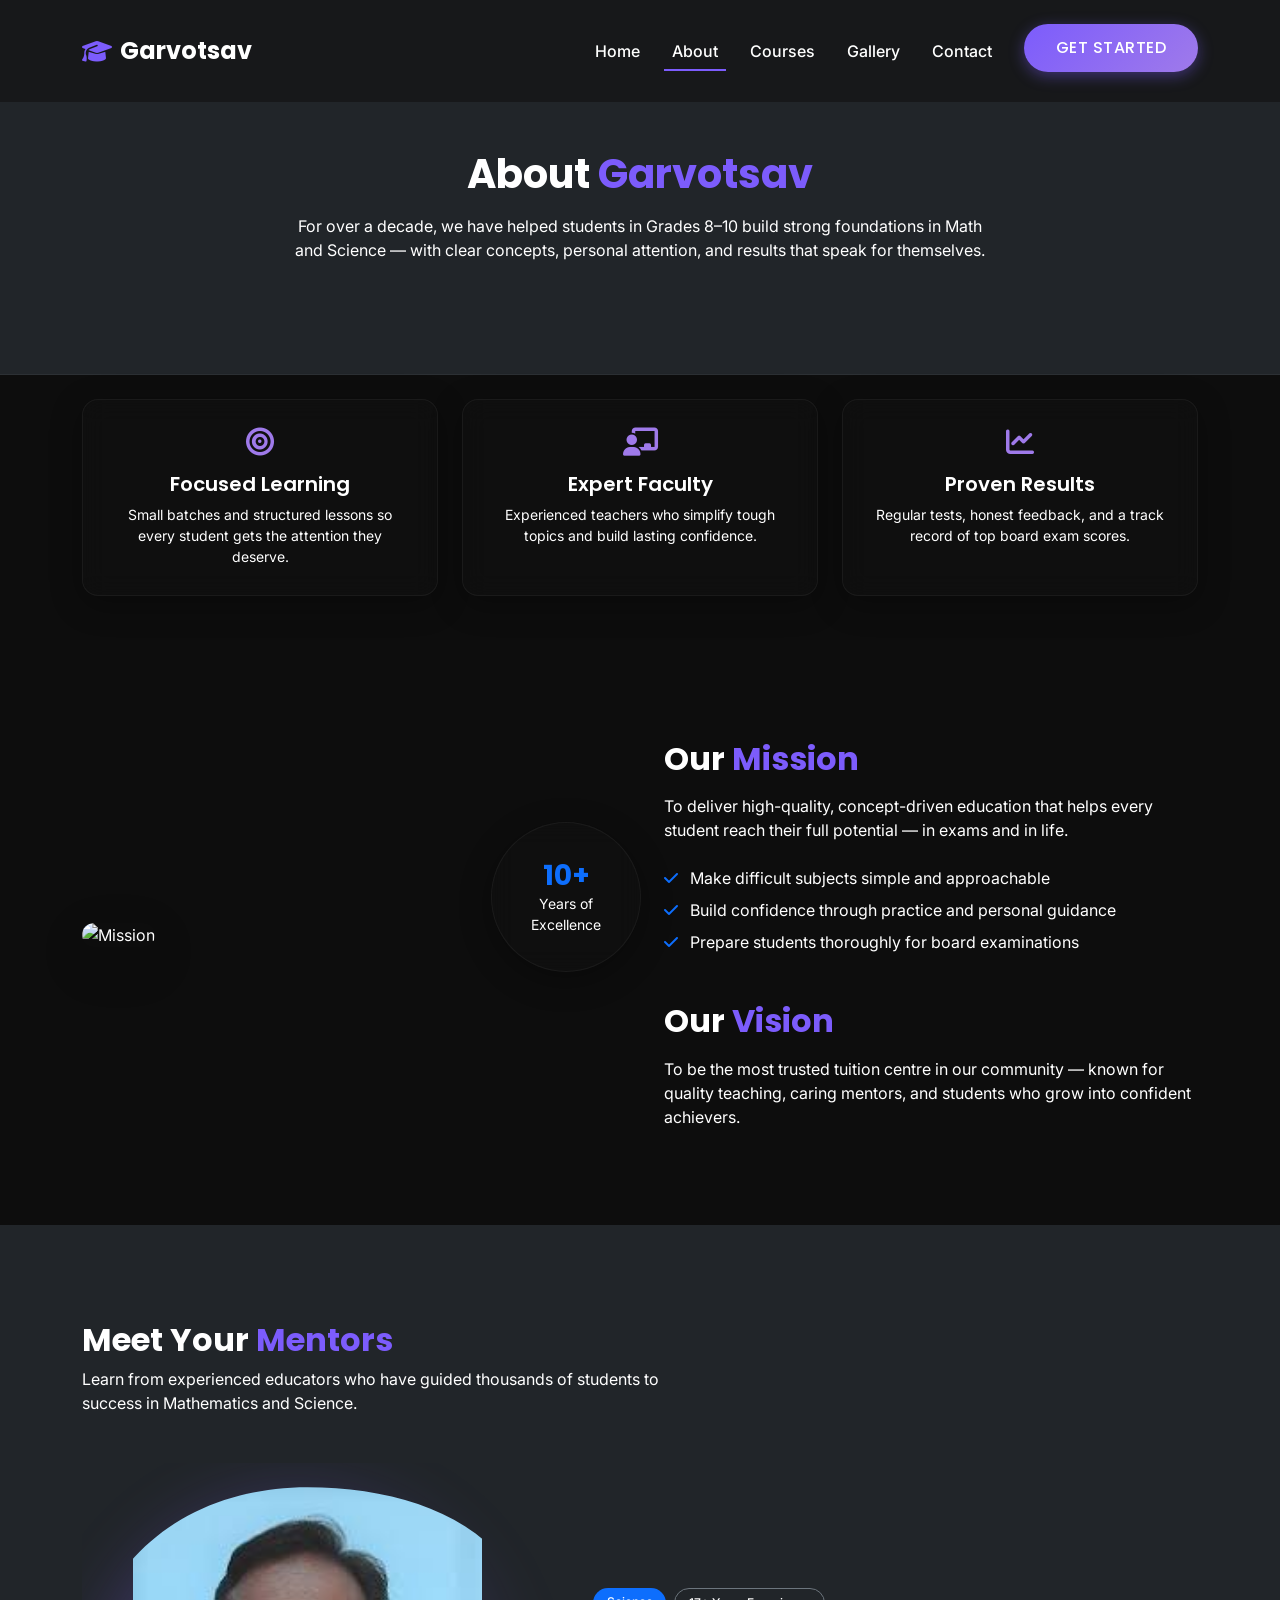
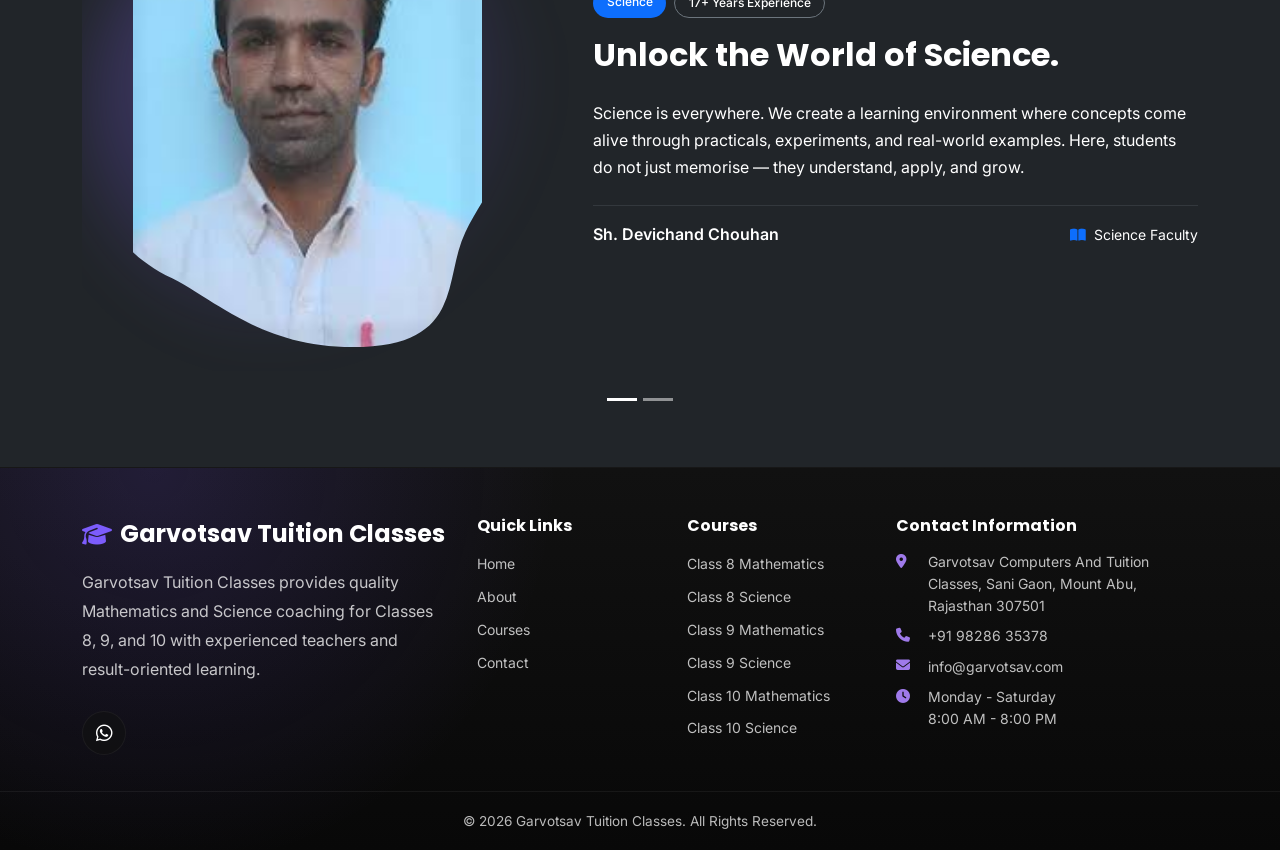
==== pages/about.html @ 72507556 "Initial commit" ====
<!DOCTYPE html>
<html lang="en">
<head>
    <meta charset="UTF-8">
    <meta name="viewport" content="width=device-width, initial-scale=1.0">
    <title>About Us | Garvotsav Tuition Classes</title>
    <link href="https://cdn.jsdelivr.net/npm/bootstrap@5.3.2/dist/css/bootstrap.min.css" rel="stylesheet">
    <link href="https://unpkg.com/aos@2.3.1/dist/aos.css" rel="stylesheet">
    <link rel="stylesheet" href="https://cdnjs.cloudflare.com/ajax/libs/font-awesome/6.4.2/css/all.min.css">
    <link rel="stylesheet" href="../assets/css/style.css">
</head>
<body>
    <!-- Navbar -->
    <nav class="navbar navbar-expand-lg navbar-dark navbar-glass scrolled" style="background: var(--glass-bg);">
        <div class="container">
            <a class="navbar-brand" href="../index.html">
                <i class="fa-solid fa-graduation-cap text-primary-accent"></i> Garvotsav
            </a>
            <button class="navbar-toggler" type="button" data-bs-toggle="collapse" data-bs-target="#navbarNav">
                <span class="navbar-toggler-icon"></span>
            </button>
            <div class="collapse navbar-collapse" id="navbarNav">
                <ul class="navbar-nav ms-auto mb-2 mb-lg-0">
                    <li class="nav-item"><a class="nav-link" href="../index.html">Home</a></li>
                    <li class="nav-item"><a class="nav-link active" href="about.html">About</a></li>
                    <li class="nav-item"><a class="nav-link" href="courses.html">Courses</a></li>
                    <li class="nav-item"><a class="nav-link" href="gallery.html">Gallery</a></li>
                    <li class="nav-item"><a class="nav-link" href="contact.html">Contact</a></li>
                </ul>
                <div class="ms-lg-3 mt-3 mt-lg-0">
                    <a href="register.html" class="btn-premium btn-primary-gradient w-100 text-center">Get Started</a>
                </div>
            </div>
        </div>
    </nav>

    <!-- Header -->
    <section class="section-padding bg-dark text-center" style="padding-top: 150px; border-bottom: 1px solid rgba(255,255,255,0.05);">
        <div class="container">
            <h1 class="font-heading fw-bold text-white mb-3" data-aos="fade-up">About <span class="text-primary-accent">Garvotsav</span></h1>
            <p class="text-muted mx-auto" style="max-width: 700px;" data-aos="fade-up" data-aos-delay="100">For over a decade, we have helped students in Grades 8–10 build strong foundations in Math and Science — with clear concepts, personal attention, and results that speak for themselves.</p>
        </div>
    </section>

    <!-- Who We Are -->
    <section class="section-padding pt-4">
        <div class="container">
            <div class="row g-4 mb-5">
                <div class="col-md-4" data-aos="fade-up" data-aos-delay="100">
                    <div class="glass-panel highlight-card h-100 rounded-4">
                        <i class="fa-solid fa-bullseye"></i>
                        <h5 class="text-white font-heading">Focused Learning</h5>
                        <p class="text-muted small mb-0">Small batches and structured lessons so every student gets the attention they deserve.</p>
                    </div>
                </div>
                <div class="col-md-4" data-aos="fade-up" data-aos-delay="200">
                    <div class="glass-panel highlight-card h-100 rounded-4">
                        <i class="fa-solid fa-chalkboard-user"></i>
                        <h5 class="text-white font-heading">Expert Faculty</h5>
                        <p class="text-muted small mb-0">Experienced teachers who simplify tough topics and build lasting confidence.</p>
                    </div>
                </div>
                <div class="col-md-4" data-aos="fade-up" data-aos-delay="300">
                    <div class="glass-panel highlight-card h-100 rounded-4">
                        <i class="fa-solid fa-chart-line"></i>
                        <h5 class="text-white font-heading">Proven Results</h5>
                        <p class="text-muted small mb-0">Regular tests, honest feedback, and a track record of top board exam scores.</p>
                    </div>
                </div>
            </div>
        </div>
    </section>

    <!-- Mission & Vision -->
    <section class="section-padding pt-0">
        <div class="container">
            <div class="row g-5 align-items-center">
                <div class="col-lg-6" data-aos="fade-right">
                    <div class="position-relative">
                        <img src="https://images.unsplash.com/photo-1577896851231-70ef18881754?q=80&w=2070&auto=format&fit=crop" class="img-fluid rounded-4 shadow-lg" alt="Mission">
                        <div class="position-absolute top-100 start-100 translate-middle p-4 glass-panel rounded-circle d-none d-md-flex align-items-center justify-content-center flex-column" style="width: 150px; height: 150px; margin-left: -50px; margin-top: -50px;">
                            <h3 class="text-primary mb-0 fw-bold">10+</h3>
                            <span class="text-white small text-center">Years of Excellence</span>
                        </div>
                    </div>
                </div>
                <div class="col-lg-6" data-aos="fade-left">
                    <h2 class="font-heading fw-bold mb-3">Our <span class="text-primary-accent">Mission</span></h2>
                    <p class="text-muted mb-4">To deliver high-quality, concept-driven education that helps every student reach their full potential — in exams and in life.</p>
                    <ul class="list-unstyled text-muted mb-0">
                        <li class="mb-2"><i class="fa-solid fa-check text-primary me-2"></i> Make difficult subjects simple and approachable</li>
                        <li class="mb-2"><i class="fa-solid fa-check text-primary me-2"></i> Build confidence through practice and personal guidance</li>
                        <li><i class="fa-solid fa-check text-primary me-2"></i> Prepare students thoroughly for board examinations</li>
                    </ul>
                    
                    <h2 class="font-heading fw-bold mb-3 mt-5">Our <span class="text-primary-accent">Vision</span></h2>
                    <p class="text-muted mb-0">To be the most trusted tuition centre in our community — known for quality teaching, caring mentors, and students who grow into confident achievers.</p>
                </div>
            </div>
        </div>
    </section>

    <!-- Mentors Section (Carousel) -->
    <section class="section-padding bg-dark" style="position: relative;">
        <div class="container">
            <div class="mb-5 text-center text-lg-start" data-aos="fade-up">
                <h2 class="font-heading fw-bold mb-2">Meet Your <span class="text-primary-accent">Mentors</span></h2>
                <p class="text-muted mx-auto mx-lg-0" style="max-width: 600px;">Learn from experienced educators who have guided thousands of students to success in Mathematics and Science.</p>
            </div>
            
            <div id="mentorsCarousel" class="carousel slide" data-bs-ride="carousel">
                <div class="carousel-indicators mb-0" style="bottom: -40px;" id="carouselIndicators">
                    <!-- Indicators injected via JS -->
                </div>
                
                <div class="carousel-inner" id="teachersGrid">
                    <!-- Dynamically loaded via api.js -->
                </div>
                
                <!-- Controls can be added if needed, but the design uses dots at bottom -->
            </div>
        </div>
    </section>

    <!-- Hidden SVG Blob ClipPath Definition -->
    <svg width="0" height="0" style="position:absolute;">
        <defs>
            <clipPath id="blobClip" clipPathUnits="objectBoundingBox">
                <path d="M0.5,0 C0.75,0 1,0.1 1,0.35 C1,0.55 0.9,0.65 0.85,0.75 C0.8,0.85 0.85,1 0.6,1 C0.4,1 0.3,0.9 0.2,0.85 C0.05,0.78 0,0.65 0,0.45 C0,0.2 0.2,0 0.5,0 Z"/>
            </clipPath>
        </defs>
    </svg>

    <style>
        .blob-img-wrap {
            position: relative;
            display: inline-block;
            width: 100%;
            max-width: 480px;
        }
        .blob-glow {
            position: absolute;
            inset: 0;
            border-radius: 50%;
            background: radial-gradient(circle at 40% 40%, rgba(159,122,234,0.35) 0%, rgba(124,92,252,0.2) 40%, transparent 70%);
            filter: blur(30px);
            z-index: 0;
        }
        .blob-img {
            position: relative;
            z-index: 1;
            width: 100%;
            height: auto;
            max-height: 460px;
            object-fit: contain;
            clip-path: url(#blobClip);
            -webkit-clip-path: url(#blobClip);
        }
    </style>

    <footer class="footer-area courses-footer" data-site-footer></footer>

    <script src="https://cdn.jsdelivr.net/npm/bootstrap@5.3.2/dist/js/bootstrap.bundle.min.js"></script>
    <script src="https://unpkg.com/aos@2.3.1/dist/aos.js"></script>
    <script src="../assets/js/api.js"></script>
    <script src="../assets/js/main.js"></script>
    <script>
        document.addEventListener('DOMContentLoaded', async () => {
            const container = document.getElementById('teachersGrid');
            const indicatorsContainer = document.getElementById('carouselIndicators');
            
            try {
                const teachers = await GarvotsavAPI.fetchSheetData('Teachers');
                
                teachers.forEach((teacher, index) => {
                    const isActive = index === 0 ? 'active' : '';
                    
                    // Add indicator
                    const indicator = document.createElement('button');
                    indicator.type = 'button';
                    indicator.setAttribute('data-bs-target', '#mentorsCarousel');
                    indicator.setAttribute('data-bs-slide-to', index.toString());
                    if(isActive) indicator.classList.add('active');
                    indicatorsContainer.appendChild(indicator);
                    
                    // Add carousel item
                    const item = document.createElement('div');
                    item.className = `carousel-item ${isActive}`;
                    
                    // The layout: Left side image with mask, right side text.
                    // To replicate the exact design, we'll use a mask-image and a soft glow.
                    item.innerHTML = `
                        <div class="row align-items-center py-4">
                            <div class="col-lg-5 text-center position-relative mb-4 mb-lg-0 d-flex align-items-center justify-content-center">
                                <div class="blob-img-wrap">
                                    <div class="blob-glow"></div>
                                    <img src="${teacher.img}" class="blob-img" alt="${teacher.name}">
                                </div>
                            </div>
                            <div class="col-lg-7 ps-lg-5">
                                <div class="mentor-meta d-flex flex-wrap gap-2 mb-3">
                                    <span class="badge bg-primary rounded-pill">${teacher.subject}</span>
                                    <span class="badge bg-dark border border-secondary rounded-pill">${teacher.exp} Experience</span>
                                </div>
                                <h2 class="text-white font-heading fw-bold mb-4" style="line-height: 1.3;">
                                    ${teacher.title}
                                </h2>
                                <p class="text-muted mb-4" style="line-height: 1.7;">
                                    ${teacher.desc}
                                </p>
                                <div class="d-flex align-items-center justify-content-between flex-wrap gap-2 pt-3 border-top border-secondary border-opacity-25">
                                    <span class="text-white fw-semibold">${teacher.name}</span>
                                    <span class="text-muted small"><i class="fa-solid fa-book-open me-1 text-primary"></i> ${teacher.subject} Faculty</span>
                                </div>
                            </div>
                        </div>
                    `;
                    container.appendChild(item);
                });
                
                if (teachers.length === 0) {
                    container.innerHTML = '<div class="text-center text-muted py-5">No mentor profiles found.</div>';
                }
            } catch (error) {
                console.error("Error loading teachers:", error);
                container.innerHTML = `<div class="text-center text-danger py-5">Error loading mentors: ${error.message}</div>`;
            }
        });
    </script>
</body>
</html>
---- assets/css/style.css ----
/* 
   Garvotsav Tuition Classes - Premium Styles 
*/

@import url('https://fonts.googleapis.com/css2?family=Inter:wght@300;400;500;600&family=Poppins:wght@400;500;600;700;800&display=swap');

:root {
  /* Colors */
  --bg-color: #0D0D0D;
  --card-bg: #111111;
  --primary: #7C5CFC;
  --primary-light: #9F7AEA;
  --primary-glow: rgba(124, 92, 252, 0.4);
  --text-heading: #FFFFFF;
  --text-body: #FFFFFF;
  --text-nav: #FFFFFF;
  --text-muted: #FFFFFF;
  --white: #FFFFFF;

  /* Typography */
  --font-heading: 'Poppins', sans-serif;
  --font-body: 'Inter', sans-serif;

  /* Glassmorphism */
  --glass-bg: rgba(17, 17, 17, 0.6);
  --glass-border: rgba(255, 255, 255, 0.05);
  
  /* Radius */
  --radius-sm: 8px;
  --radius-md: 16px;
  --radius-lg: 24px;
  --radius-pill: 50px;
}

/* Base Styles */
body {
  font-family: var(--font-body);
  background-color: var(--bg-color);
  color: var(--text-body);
  overflow-x: hidden;
  -webkit-font-smoothing: antialiased;
}

h1, h2, h3, h4, h5, h6 {
  font-family: var(--font-heading);
  color: var(--text-heading);
  font-weight: 600;
}

a {
  text-decoration: none;
  color: inherit;
  transition: all 0.3s ease;
}

a:hover {
  color: var(--primary);
}

/* Utilities */
.text-primary-accent { color: var(--primary); }
.text-glow { text-shadow: 0 0 10px var(--primary-glow); }
.bg-gradient-primary { background: linear-gradient(135deg, var(--primary), var(--primary-light)); }

/* Override Bootstrap Defaults */
.text-muted {
  color: var(--text-muted) !important;
}

/* Glassmorphism Classes */
.glass-panel {
  background: var(--glass-bg);
  backdrop-filter: blur(12px);
  -webkit-backdrop-filter: blur(12px);
  border: 1px solid var(--glass-border);
  border-radius: var(--radius-md);
  box-shadow: 0 8px 32px 0 rgba(0, 0, 0, 0.3);
}

.glass-card {
  background: var(--card-bg);
  border: 1px solid var(--glass-border);
  border-radius: var(--radius-lg);
  padding: 2rem;
  transition: transform 0.3s ease, box-shadow 0.3s ease, border-color 0.3s ease;
}

.glass-card:hover {
  transform: translateY(-5px);
  box-shadow: 0 15px 30px rgba(0,0,0,0.4), 0 0 20px var(--primary-glow);
  border-color: rgba(124, 92, 252, 0.3);
}

/* Premium Buttons */
.btn-premium {
  display: inline-block;
  padding: 0.75rem 2rem;
  border-radius: var(--radius-pill);
  font-family: var(--font-heading);
  font-weight: 500;
  text-transform: uppercase;
  letter-spacing: 0.5px;
  transition: all 0.3s ease;
  position: relative;
  overflow: hidden;
  border: none;
  z-index: 1;
}

.btn-primary-gradient {
  background: linear-gradient(135deg, var(--primary), var(--primary-light));
  color: var(--white);
  box-shadow: 0 4px 15px var(--primary-glow);
}

.btn-primary-gradient:hover {
  color: var(--white);
  transform: translateY(-2px);
  box-shadow: 0 6px 20px rgba(124, 92, 252, 0.6);
}

.btn-outline-glass {
  background: transparent;
  color: var(--white);
  border: 1px solid rgba(255,255,255,0.2);
  backdrop-filter: blur(5px);
}

.btn-outline-glass:hover {
  background: rgba(255,255,255,0.1);
  border-color: var(--white);
  color: var(--white);
}

/* Authentication Pages */
.auth-section {
  min-height: 100vh;
  display: flex;
  align-items: center;
  padding: 9rem 0 5rem;
  position: relative;
  overflow: hidden;
}

.auth-section::before {
  content: '';
  position: absolute;
  inset: 0;
  background:
    radial-gradient(circle at 12% 18%, rgba(124, 92, 252, 0.22), transparent 32%),
    radial-gradient(circle at 86% 28%, rgba(159, 122, 234, 0.18), transparent 30%);
  pointer-events: none;
}

.auth-card {
  position: relative;
  z-index: 1;
  padding: 2.25rem;
}

.auth-icon {
  width: 56px;
  height: 56px;
  display: inline-flex;
  align-items: center;
  justify-content: center;
  border-radius: 18px;
  background: linear-gradient(135deg, var(--primary), var(--primary-light));
  box-shadow: 0 14px 30px rgba(124, 92, 252, 0.3);
  color: var(--white);
  font-size: 1.35rem;
}

.auth-field {
  margin-bottom: 1rem;
}

.auth-field .form-label {
  color: rgba(255, 255, 255, 0.8);
  font-size: 0.85rem;
  margin-bottom: 0.45rem;
}

.auth-form-stack {
  display: flex;
  flex-direction: column;
  gap: 0.15rem;
}

.auth-field .form-control,
.auth-field .form-select {
  min-height: 52px;
  border-radius: var(--radius-sm);
  background: rgba(255, 255, 255, 0.06);
  border: 1px solid rgba(255, 255, 255, 0.12);
  color: var(--white);
  box-shadow: none;
}

.auth-field .form-control:focus,
.auth-field .form-select:focus {
  border-color: var(--primary-light);
  background: rgba(255, 255, 255, 0.08);
  box-shadow: 0 0 0 0.2rem rgba(124, 92, 252, 0.2);
  color: var(--white);
}

.auth-field .form-select {
  cursor: pointer;
}

.auth-field .form-select option {
  background: #111111;
  color: var(--white);
}

.auth-field .form-control::placeholder {
  color: rgba(255, 255, 255, 0.45);
}

.auth-field .form-control.is-invalid,
.auth-field .form-select.is-invalid {
  border-color: #ff6b6b;
  background-image: none;
}

.auth-error {
  min-height: 1.25rem;
  margin-top: 0.35rem;
  color: #ff9b9b;
  font-size: 0.82rem;
}

.password-wrap {
  position: relative;
}

.password-wrap .form-control {
  padding-right: 3.2rem;
}

.password-toggle {
  position: absolute;
  top: 50%;
  right: 0.75rem;
  width: 38px;
  height: 38px;
  transform: translateY(-50%);
  border: 0;
  border-radius: 50%;
  background: transparent;
  color: rgba(255, 255, 255, 0.72);
}

.password-toggle:hover,
.password-toggle:focus {
  color: var(--white);
  background: rgba(255, 255, 255, 0.08);
}

.auth-switch {
  color: rgba(255, 255, 255, 0.76);
}

.auth-switch a {
  color: var(--primary-light);
  font-weight: 700;
}

/* Navbar */
.navbar-glass {
  position: fixed;
  top: 0;
  width: 100%;
  z-index: 1030;
  transition: all 0.4s ease;
  padding: 1.5rem 0;
  background: transparent;
}

.navbar-glass.scrolled {
  background: var(--glass-bg);
  backdrop-filter: blur(16px);
  border-bottom: 1px solid var(--glass-border);
  padding: 1rem 0;
}

.navbar-brand {
  font-family: var(--font-heading);
  font-weight: 700;
  font-size: 1.5rem;
  color: var(--white) !important;
  display: flex;
  align-items: center;
  gap: 0.5rem;
}

.nav-link {
  color: var(--text-nav) !important;
  font-weight: 500;
  margin: 0 0.5rem;
  position: relative;
}

.nav-link::after {
  content: '';
  position: absolute;
  width: 0;
  height: 2px;
  bottom: 0;
  left: 0;
  background-color: var(--primary);
  transition: width 0.3s ease;
}

.nav-link:hover::after, .nav-link.active::after {
  width: 100%;
}

.nav-link:hover, .nav-link.active {
  color: var(--white) !important;
}

/* Sections */
.section-padding {
  padding: 6rem 0;
}

.section-title {
  text-align: center;
  margin-bottom: 3rem;
  position: relative;
}

.section-title h2 {
  font-size: 2.5rem;
  font-weight: 700;
  margin-bottom: 1rem;
}

.section-title p {
  color: var(--text-muted);
  max-width: 600px;
  margin: 0 auto;
}

/* Hero Section */
.hero-section {
  min-height: 100vh;
  display: flex;
  align-items: center;
  position: relative;
  overflow: hidden;
  padding-top: 80px;
}

.hero-bg-shapes {
  position: absolute;
  top: 0;
  left: 0;
  width: 100%;
  height: 100%;
  z-index: 0;
  pointer-events: none;
}

.shape-1 {
  position: absolute;
  top: -10%;
  right: -5%;
  width: 500px;
  height: 500px;
  background: radial-gradient(circle, var(--primary-glow) 0%, transparent 70%);
  border-radius: 50%;
  filter: blur(40px);
}

.shape-2 {
  position: absolute;
  bottom: 10%;
  left: -10%;
  width: 400px;
  height: 400px;
  background: radial-gradient(circle, rgba(159, 122, 234, 0.15) 0%, transparent 70%);
  border-radius: 50%;
  filter: blur(60px);
}

.hero-content {
  position: relative;
  z-index: 1;
}

.hero-title {
  font-size: 4rem;
  font-weight: 800;
  line-height: 1.2;
  margin-bottom: 1.5rem;
}

.hero-title span {
  background: linear-gradient(135deg, var(--primary-light), var(--primary));
  -webkit-background-clip: text;
  -webkit-text-fill-color: transparent;
}

.hero-subtitle {
  font-size: 1.25rem;
  color: var(--text-body);
  margin-bottom: 2.5rem;
  max-width: 540px;
}

/* Custom Scrollbar */
::-webkit-scrollbar {
  width: 10px;
}
::-webkit-scrollbar-track {
  background: var(--bg-color);
}
::-webkit-scrollbar-thumb {
  background: var(--card-bg);
  border-radius: 5px;
  border: 1px solid var(--glass-border);
}
::-webkit-scrollbar-thumb:hover {
  background: var(--primary);
}

/* Footer */
.footer-area {
  position: relative;
  overflow: hidden;
  background:
    radial-gradient(circle at 12% 0%, rgba(124, 92, 252, 0.16), transparent 34%),
    linear-gradient(180deg, #111111 0%, #080808 100%);
  border-top: 1px solid rgba(255,255,255,0.06);
  margin-top: 0;
}

.footer-main {
  display: flex;
  align-items: flex-start;
  justify-content: space-between;
  gap: 2rem;
  padding: 3rem 0 2.25rem;
}

.footer-brand {
  display: flex;
  flex-direction: column;
  justify-content: space-between;
  gap: 1.75rem;
  flex: 1.35 1 280px;
}

.footer-area .footer-brand p {
  max-width: 390px;
  line-height: 1.8;
  color: rgba(255, 255, 255, 0.76) !important;
}

.social-icons a {
  display: inline-flex;
  align-items: center;
  justify-content: center;
  width: 44px;
  height: 44px;
  border-radius: 50%;
  background: var(--glass-bg);
  border: 1px solid var(--glass-border);
  color: var(--text-nav);
  margin-right: 0.5rem;
  font-size: 1.2rem;
  transition: transform 0.25s ease, background 0.25s ease, border-color 0.25s ease, box-shadow 0.25s ease;
}

.social-icons a:hover {
  background: var(--primary);
  color: var(--white);
  transform: translateY(-3px);
  border-color: var(--primary);
  box-shadow: 0 12px 26px rgba(124, 92, 252, 0.28);
}

.social-icons .whatsapp-link:hover {
  background: #25D366;
  border-color: #25D366;
  box-shadow: 0 12px 26px rgba(37, 211, 102, 0.24);
}

.footer-links h5 {
  margin-bottom: 1rem;
  color: var(--white);
  font-size: 1rem;
  font-weight: 700;
}

.footer-links {
  flex: 0.8 1 150px;
}

.footer-contact {
  flex: 1.2 1 260px;
}

.footer-links ul {
  list-style: none;
  padding: 0;
  margin: 0;
}

.footer-links li {
  margin-bottom: 0.55rem;
}

.footer-links a {
  color: rgba(255, 255, 255, 0.74);
  font-size: 0.875rem;
  line-height: 1.55;
  transition: color 0.2s ease, padding-left 0.2s ease;
}

.footer-links a:hover {
  color: var(--primary-light);
  padding-left: 4px;
}

.footer-contact li {
  display: grid;
  grid-template-columns: 20px 1fr;
  gap: 0.7rem;
  align-items: start;
  color: rgba(255, 255, 255, 0.74);
  font-size: 0.875rem;
  line-height: 1.55;
}

.footer-contact i {
  margin-top: 0.15rem;
  color: var(--primary-light);
}

.footer-contact a:hover {
  padding-left: 0;
}

.footer-bottom {
  border-top: 1px solid rgba(255,255,255,0.06);
  padding: 1.15rem 0;
  text-align: center;
  color: rgba(255, 255, 255, 0.72);
  font-size: 0.85rem;
}

/* Form Controls */
.form-control, .form-select {
  background-color: rgba(255, 255, 255, 0.03);
  border: 1px solid var(--glass-border);
  color: var(--white);
  padding: 0.75rem 1rem;
  border-radius: var(--radius-md);
}

.form-control:focus, .form-select:focus {
  background-color: rgba(255, 255, 255, 0.05);
  border-color: var(--primary);
  box-shadow: 0 0 0 0.25rem var(--primary-glow);
  color: var(--white);
}

.form-control::placeholder {
  color: var(--text-muted);
}

/* Floating Animation */
@keyframes float {
  0% { transform: translateY(0px); }
  50% { transform: translateY(-20px); }
  100% { transform: translateY(0px); }
}

.animate-float {
  animation: float 6s ease-in-out infinite;
}

/* Statistics Counter */
.stat-card {
  text-align: center;
  padding: 2rem;
}
.stat-number {
  font-size: 3rem;
  font-weight: 700;
  color: var(--primary-light);
  font-family: var(--font-heading);
  margin-bottom: 0.5rem;
}
.stat-label {
  font-size: 1.1rem;
  color: var(--text-heading);
  font-weight: 500;
}

/* Google Map Embed */
.map-embed-wrapper {
  width: 100%;
  border-radius: var(--radius-lg);
  overflow: hidden;
  box-shadow: 0 10px 40px rgba(0, 0, 0, 0.4), 0 0 0 1px var(--glass-border);
  border: 1px solid var(--glass-border);
  background: var(--card-bg);
}

.map-embed {
  display: block;
  width: 100%;
  height: 400px;
  border: 0;
}

@media (max-width: 575px) {
  .map-embed {
    height: 280px;
  }
}

/* Page highlight cards */
.highlight-card {
  padding: 1.75rem;
  height: 100%;
  text-align: center;
}

.highlight-card i {
  font-size: 1.75rem;
  color: var(--primary-light);
  margin-bottom: 1rem;
}

.highlight-card h5 {
  margin-bottom: 0.5rem;
}

/* Course filter pills */
#courseTabs .nav-link {
  color: var(--white) !important;
  border: 1px solid var(--glass-border);
  transition: all 0.3s ease;
}

#courseTabs .nav-link:hover,
#courseTabs .nav-link.active {
  background: linear-gradient(135deg, var(--primary), var(--primary-light)) !important;
  border-color: transparent;
  box-shadow: 0 4px 15px var(--primary-glow);
}

.mentor-meta .badge {
  font-weight: 500;
  padding: 0.5rem 0.85rem;
}

/* Courses page */
.courses-program-section {
  position: relative;
  padding-top: 5rem;
  padding-bottom: 5.5rem;
  background:
    linear-gradient(180deg, rgba(13, 13, 13, 0), rgba(124, 92, 252, 0.05) 45%, rgba(13, 13, 13, 0));
}

.program-header {
  max-width: 760px;
  margin-bottom: 2rem;
}

.program-eyebrow {
  display: inline-flex;
  align-items: center;
  justify-content: center;
  margin-bottom: 0.85rem;
  padding: 0.45rem 0.9rem;
  border: 1px solid rgba(124, 92, 252, 0.28);
  border-radius: var(--radius-pill);
  background: rgba(124, 92, 252, 0.12);
  color: var(--primary-light);
  font-size: 0.78rem;
  font-weight: 700;
  letter-spacing: 0.08em;
  text-transform: uppercase;
}

.program-header h2 {
  margin-bottom: 1rem;
  font-size: clamp(2rem, 4vw, 3.15rem);
  font-weight: 800;
}

.program-header h2 span {
  background: linear-gradient(135deg, var(--primary-light), var(--primary));
  -webkit-background-clip: text;
  -webkit-text-fill-color: transparent;
}

.program-header p {
  max-width: 650px;
  margin: 0 auto;
  color: rgba(255, 255, 255, 0.82);
  line-height: 1.75;
}

.course-filter-tabs {
  width: fit-content;
  max-width: 100%;
  margin-left: auto;
  margin-right: auto;
  padding: 0.5rem;
  gap: 0.5rem;
  border: 1px solid rgba(255, 255, 255, 0.08);
  border-radius: var(--radius-pill);
  background: rgba(17, 17, 17, 0.72);
  box-shadow: 0 16px 45px rgba(0, 0, 0, 0.24);
  backdrop-filter: blur(14px);
  -webkit-backdrop-filter: blur(14px);
}

.course-filter-tabs .nav-item {
  margin: 0;
}

#courseTabs.course-filter-tabs .nav-link {
  display: inline-flex;
  align-items: center;
  gap: 0.55rem;
  min-height: 44px;
  margin: 0;
  padding: 0.7rem 1.15rem;
  border-radius: var(--radius-pill);
  border: 1px solid transparent;
  background: transparent;
  color: rgba(255, 255, 255, 0.82) !important;
  font-family: var(--font-heading);
  font-size: 0.95rem;
  font-weight: 600;
  box-shadow: none;
  transition: transform 0.25s ease, background 0.25s ease, color 0.25s ease, box-shadow 0.25s ease;
}

#courseTabs.course-filter-tabs .nav-link::after {
  display: none;
}

#courseTabs.course-filter-tabs .nav-link i {
  display: inline-flex;
  align-items: center;
  justify-content: center;
  width: 1.35rem;
  height: 1.35rem;
  border-radius: 50%;
  background: rgba(255, 255, 255, 0.08);
  color: var(--primary-light);
  font-size: 0.72rem;
}

#courseTabs.course-filter-tabs .nav-link:hover {
  transform: translateY(-2px);
  background: rgba(255, 255, 255, 0.08);
  color: var(--white) !important;
}

#courseTabs.course-filter-tabs .nav-link.active {
  background: linear-gradient(135deg, var(--primary), var(--primary-light)) !important;
  color: var(--white) !important;
  box-shadow: 0 12px 28px rgba(124, 92, 252, 0.32);
}

#courseTabs.course-filter-tabs .nav-link.active i {
  background: rgba(255, 255, 255, 0.2);
  color: var(--white);
}

.course-card-col {
  animation: courseCardIn 0.45s ease both;
}

.course-card {
  overflow: hidden;
  border: 1px solid rgba(255, 255, 255, 0.08);
  border-radius: var(--radius-lg);
  background: linear-gradient(180deg, rgba(24, 24, 24, 0.98), rgba(13, 13, 13, 0.96));
  box-shadow: 0 18px 45px rgba(0, 0, 0, 0.32);
  transition: transform 0.28s ease, border-color 0.28s ease, box-shadow 0.28s ease;
}

.course-card:hover {
  transform: translateY(-8px);
  border-color: rgba(124, 92, 252, 0.42);
  box-shadow: 0 26px 60px rgba(0, 0, 0, 0.46), 0 0 24px rgba(124, 92, 252, 0.16);
}

.course-card-media {
  position: relative;
  aspect-ratio: 16 / 10;
  overflow: hidden;
  background:
    linear-gradient(135deg, rgba(124, 92, 252, 0.25), rgba(159, 122, 234, 0.08)),
    var(--card-bg);
}

.course-card-media img {
  width: 100%;
  height: 100%;
  object-fit: cover;
  display: block;
  transform: scale(1.01);
  transition: transform 0.45s ease, filter 0.45s ease;
}

.course-card:hover .course-card-media img {
  transform: scale(1.06);
  filter: saturate(1.08) contrast(1.04);
}

.course-card-overlay {
  position: absolute;
  inset: 0;
  background: linear-gradient(180deg, rgba(0, 0, 0, 0.05), rgba(0, 0, 0, 0.5));
  pointer-events: none;
}

.course-grade-badge {
  position: absolute;
  top: 1rem;
  right: 1rem;
  padding: 0.5rem 0.8rem;
  border-radius: var(--radius-pill);
  background: rgba(13, 13, 13, 0.76);
  border: 1px solid rgba(255, 255, 255, 0.14);
  color: var(--white);
  font-size: 0.78rem;
  font-weight: 700;
  box-shadow: 0 8px 22px rgba(0, 0, 0, 0.28);
  backdrop-filter: blur(12px);
  -webkit-backdrop-filter: blur(12px);
}

.course-card-body {
  padding: 1.45rem;
}

.course-card-meta {
  display: flex;
  flex-wrap: wrap;
  gap: 0.65rem;
  margin-bottom: 1rem;
}

.course-card-meta span {
  display: inline-flex;
  align-items: center;
  gap: 0.4rem;
  color: rgba(255, 255, 255, 0.78);
  font-size: 0.82rem;
}

.course-card-meta i {
  color: var(--primary-light);
}

.course-card h4 {
  margin-bottom: 0.75rem;
  color: var(--white);
  font-size: 1.35rem;
  font-weight: 750;
}

.course-card-desc {
  color: rgba(255, 255, 255, 0.76);
  line-height: 1.68;
  margin-bottom: 1.1rem;
}

.course-feature-list {
  list-style: none;
  padding: 0;
  margin: 0 0 1.35rem;
  color: rgba(255, 255, 255, 0.78);
  font-size: 0.88rem;
}

.course-feature-list li {
  display: flex;
  gap: 0.65rem;
  align-items: flex-start;
  margin-bottom: 0.65rem;
}

.course-feature-list li:last-child {
  margin-bottom: 0;
}

.course-feature-list i {
  margin-top: 0.18rem;
  color: #4ade80;
}

.course-card-action {
  display: inline-flex;
  align-items: center;
  justify-content: center;
  gap: 0.5rem;
  width: 100%;
  padding: 0.78rem 1rem;
  border: 1px solid rgba(255, 255, 255, 0.16);
  border-radius: var(--radius-pill);
  color: var(--white);
  font-family: var(--font-heading);
  font-weight: 600;
  transition: transform 0.25s ease, border-color 0.25s ease, background 0.25s ease, box-shadow 0.25s ease;
}

.course-card-action:hover {
  transform: translateY(-2px);
  border-color: transparent;
  background: linear-gradient(135deg, var(--primary), var(--primary-light));
  color: var(--white);
  box-shadow: 0 10px 24px rgba(124, 92, 252, 0.28);
}

.courses-footer {
  padding: 0;
}

.courses-footer-bottom {
  margin-top: 3rem;
  padding-top: 1.5rem;
  border-top: 1px solid rgba(255, 255, 255, 0.08);
}

.back-to-top {
  display: inline-flex;
  align-items: center;
  justify-content: center;
  width: 44px;
  height: 44px;
  border: 1px solid rgba(255, 255, 255, 0.14);
  border-radius: 50%;
  background: linear-gradient(135deg, var(--primary), var(--primary-light));
  color: var(--white);
  box-shadow: 0 10px 26px rgba(124, 92, 252, 0.28);
  transition: transform 0.25s ease, box-shadow 0.25s ease;
}

.back-to-top:hover {
  transform: translateY(-3px);
  box-shadow: 0 14px 32px rgba(124, 92, 252, 0.4);
}

@keyframes courseCardIn {
  from {
    opacity: 0;
    transform: translateY(14px);
  }
  to {
    opacity: 1;
    transform: translateY(0);
  }
}

@media (max-width: 767px) {
  .courses-program-section {
    padding-top: 4rem;
    padding-bottom: 4rem;
  }

  .course-filter-tabs {
    width: 100%;
    border-radius: var(--radius-lg);
    justify-content: stretch !important;
  }

  .course-filter-tabs .nav-item {
    flex: 1 1 calc(50% - 0.5rem);
  }

  #courseTabs.course-filter-tabs .nav-link {
    width: 100%;
    justify-content: center;
    padding-left: 0.8rem;
    padding-right: 0.8rem;
  }

  .course-card-body {
    padding: 1.25rem;
  }

  .footer-main {
    align-items: stretch;
    flex-direction: column;
    gap: 2rem;
    padding: 3.5rem 0 2.5rem;
  }

  .footer-brand {
    gap: 1.5rem;
  }

  .footer-links h5 {
    margin-bottom: 1rem;
  }
}

@media (min-width: 768px) and (max-width: 1199px) {
  .footer-main {
    flex-wrap: wrap;
  }

  .footer-brand,
  .footer-contact {
    flex-basis: calc(50% - 1rem);
  }

  .footer-links {
    flex-basis: calc(25% - 1rem);
  }
}
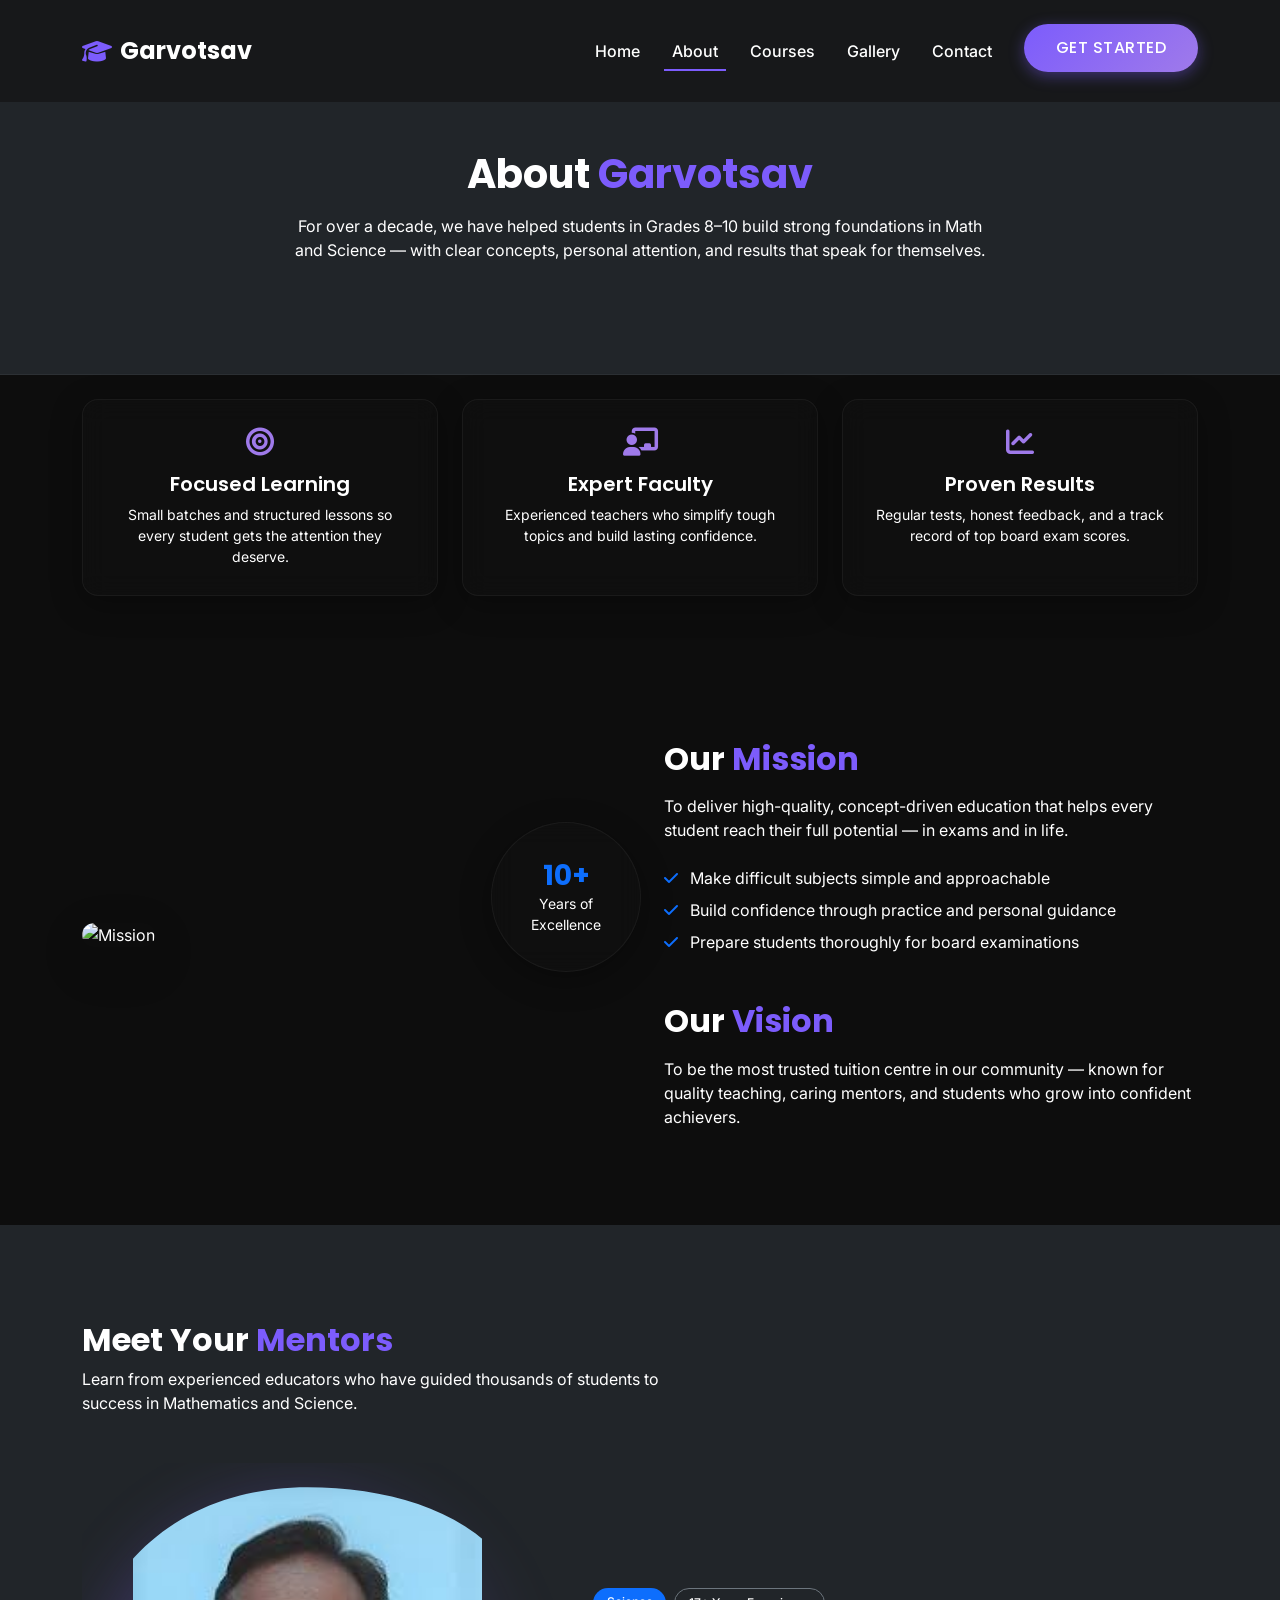
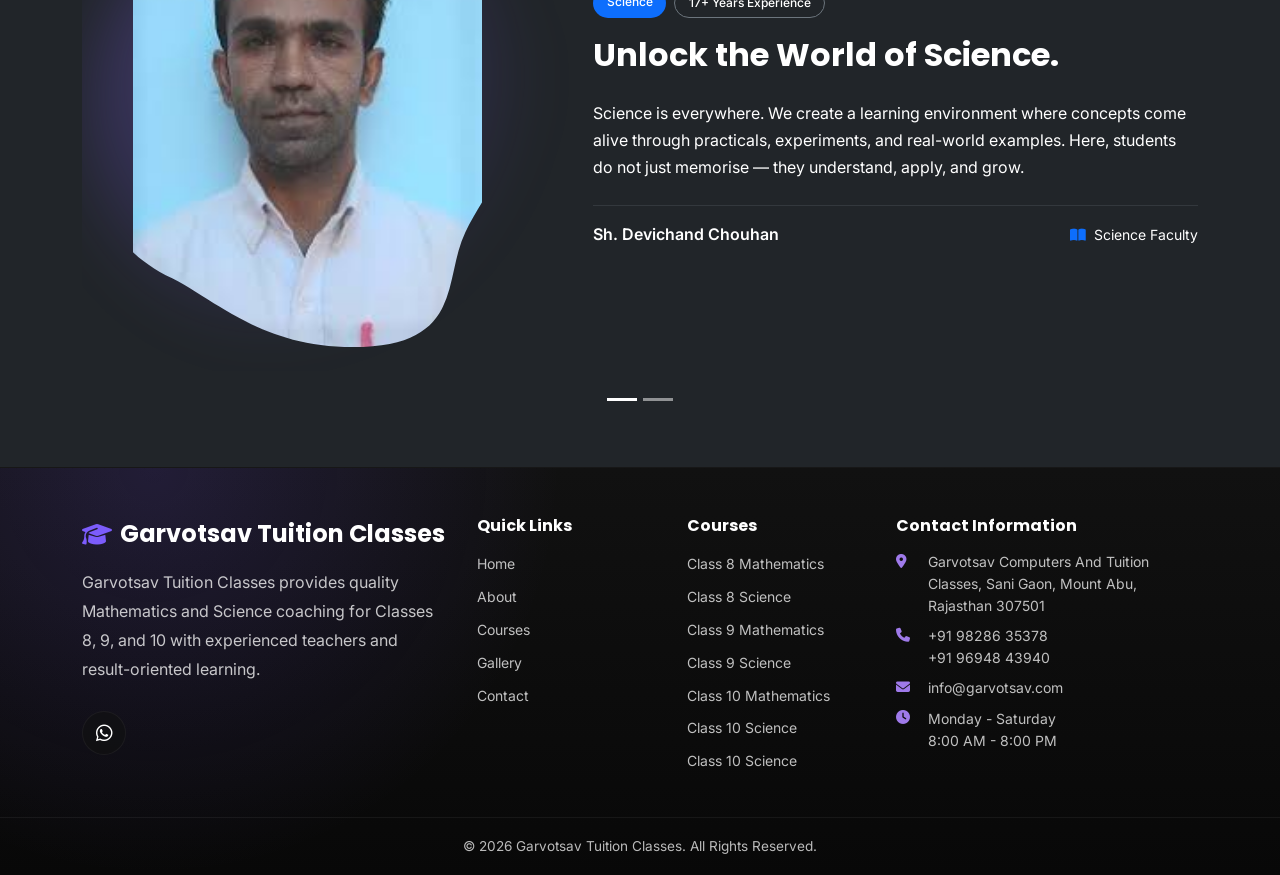
==== commit 133ddba5: "Updated website UI and fixed image issues" ====
--- a/pages/about.html
+++ b/pages/about.html
@@ -163,7 +163,8 @@
     <script src="https://cdn.jsdelivr.net/npm/bootstrap@5.3.2/dist/js/bootstrap.bundle.min.js"></script>
     <script src="https://unpkg.com/aos@2.3.1/dist/aos.js"></script>
     <script src="../assets/js/api.js"></script>
-    <script src="../assets/js/main.js"></script>
+    <script src="../components/footer.js?v=2"></script>
+    <script src="../assets/js/main.js?v=2"></script>
     <script>
         document.addEventListener('DOMContentLoaded', async () => {
             const container = document.getElementById('teachersGrid');
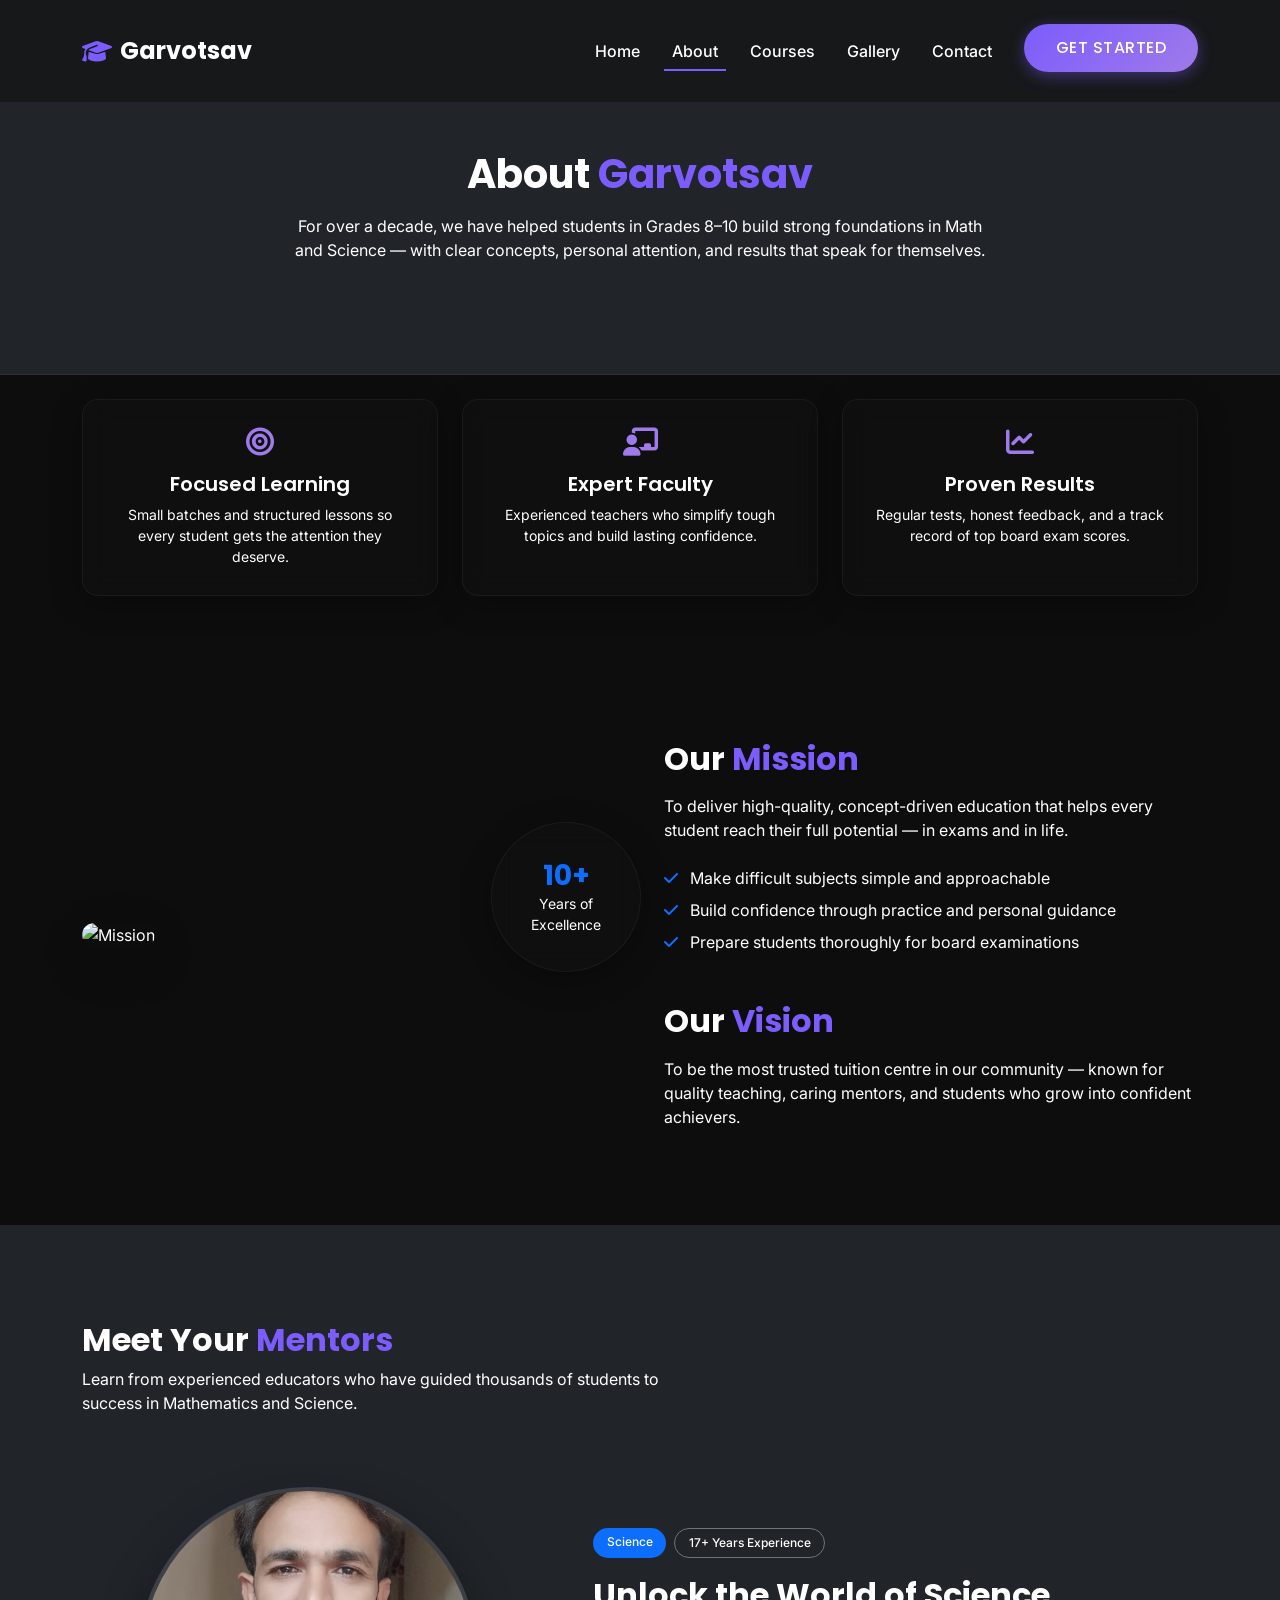
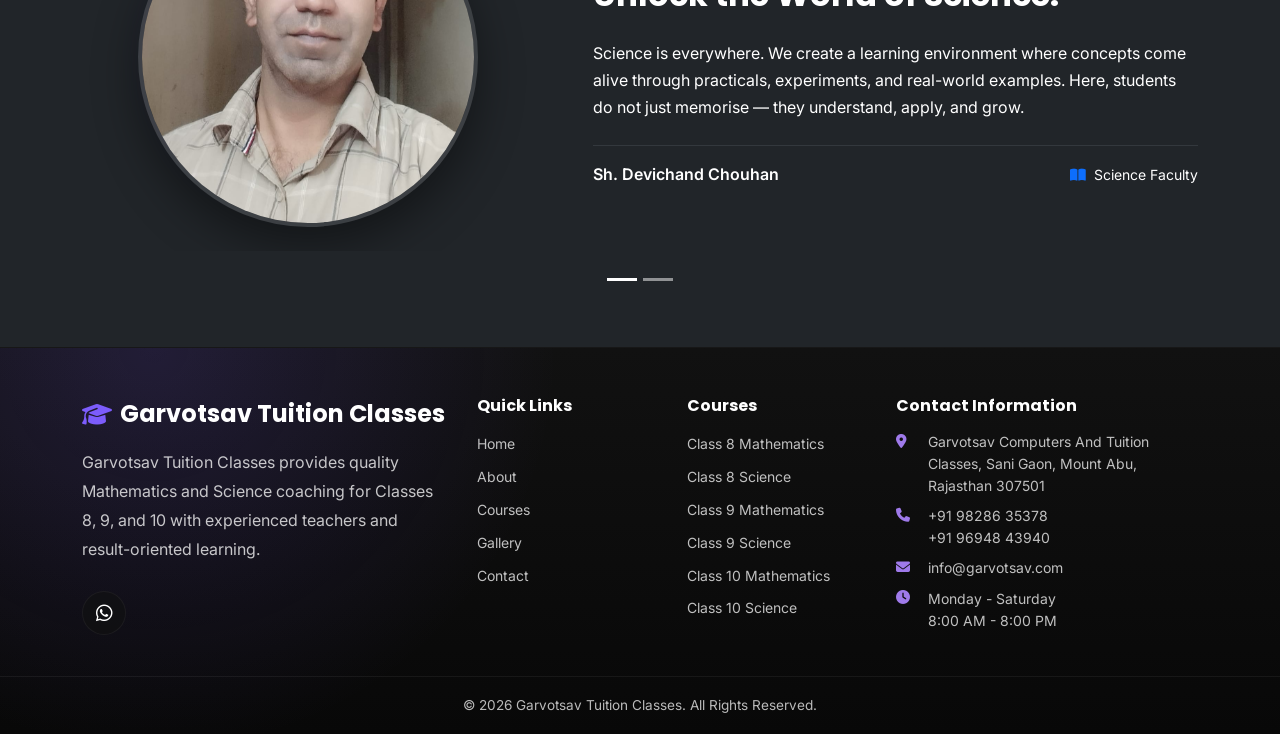
==== commit c153937a: "Update registration system and responsive UI" ====
--- a/pages/about.html
+++ b/pages/about.html
@@ -134,13 +134,15 @@
     <style>
         .blob-img-wrap {
             position: relative;
-            display: inline-block;
-            width: 100%;
-            max-width: 480px;
+            width: min(100%, 340px);
+            aspect-ratio: 1 / 1;
+            display: inline-flex;
+            align-items: center;
+            justify-content: center;
         }
         .blob-glow {
             position: absolute;
-            inset: 0;
+            inset: 10%;
             border-radius: 50%;
             background: radial-gradient(circle at 40% 40%, rgba(159,122,234,0.35) 0%, rgba(124,92,252,0.2) 40%, transparent 70%);
             filter: blur(30px);
@@ -150,11 +152,12 @@
             position: relative;
             z-index: 1;
             width: 100%;
-            height: auto;
-            max-height: 460px;
-            object-fit: contain;
-            clip-path: url(#blobClip);
-            -webkit-clip-path: url(#blobClip);
+            height: 100%;
+            object-fit: cover;
+            object-position: center;
+            border-radius: 50%;
+            border: 4px solid rgba(255, 255, 255, 0.12);
+            box-shadow: 0 18px 45px rgba(0, 0, 0, 0.42);
         }
     </style>
 
--- a/assets/css/style.css
+++ b/assets/css/style.css
@@ -231,33 +231,6 @@
   font-size: 0.82rem;
 }
 
-.password-wrap {
-  position: relative;
-}
-
-.password-wrap .form-control {
-  padding-right: 3.2rem;
-}
-
-.password-toggle {
-  position: absolute;
-  top: 50%;
-  right: 0.75rem;
-  width: 38px;
-  height: 38px;
-  transform: translateY(-50%);
-  border: 0;
-  border-radius: 50%;
-  background: transparent;
-  color: rgba(255, 255, 255, 0.72);
-}
-
-.password-toggle:hover,
-.password-toggle:focus {
-  color: var(--white);
-  background: rgba(255, 255, 255, 0.08);
-}
-
 .auth-switch {
   color: rgba(255, 255, 255, 0.76);
 }
@@ -265,6 +238,79 @@
 .auth-switch a {
   color: var(--primary-light);
   font-weight: 700;
+}
+
+.registration-section {
+  align-items: flex-start;
+}
+
+.registration-card {
+  padding: clamp(1.25rem, 3vw, 2.5rem);
+  max-width: 860px;
+  margin-left: auto;
+  margin-right: auto;
+}
+
+.registration-group {
+  padding: 1.35rem 0;
+  border-top: 1px solid rgba(255, 255, 255, 0.08);
+}
+
+.registration-group h2 {
+  margin-bottom: 1rem;
+  font-size: 1.15rem;
+  font-weight: 700;
+}
+
+.registration-grid {
+  display: grid;
+  grid-template-columns: 1fr;
+  gap: 1rem;
+}
+
+.registration-span {
+  grid-column: 1 / -1;
+}
+
+.radio-options {
+  min-height: 52px;
+  display: grid;
+  grid-template-columns: 1fr;
+  gap: 0.75rem;
+  padding: 0.65rem 0;
+}
+
+.radio-options label {
+  display: inline-flex;
+  align-items: center;
+  gap: 0.5rem;
+  padding: 0.65rem 0.9rem;
+  border: 1px solid rgba(255, 255, 255, 0.12);
+  border-radius: var(--radius-sm);
+  background: rgba(255, 255, 255, 0.06);
+  color: var(--white);
+  cursor: pointer;
+  width: 100%;
+}
+
+.radio-options input {
+  width: 18px;
+  height: 18px;
+  accent-color: var(--primary);
+}
+
+.declaration-text {
+  margin-bottom: 0.75rem;
+  padding: 1rem;
+  border-radius: var(--radius-sm);
+  background: rgba(124, 92, 252, 0.12);
+  border: 1px solid rgba(124, 92, 252, 0.24);
+  color: var(--white);
+  line-height: 1.7;
+}
+
+.auth-field.has-error .radio-options label {
+  border-color: #ff6b6b;
 }
 
 /* Navbar */
@@ -409,6 +455,21 @@
   color: var(--text-body);
   margin-bottom: 2.5rem;
   max-width: 540px;
+}
+
+.hero-image-panel {
+  width: min(100%, 430px);
+  margin-left: auto;
+  margin-right: auto;
+}
+
+.hero-image {
+  display: block;
+  width: 100%;
+  aspect-ratio: 4 / 3;
+  object-fit: cover;
+  object-position: center;
+  box-shadow: 0 10px 30px rgba(0,0,0,0.5);
 }
 
 /* Custom Scrollbar */
@@ -659,6 +720,35 @@
 .mentor-meta .badge {
   font-weight: 500;
   padding: 0.5rem 0.85rem;
+}
+
+.blob-img-wrap {
+  position: relative;
+  width: min(100%, 340px);
+  aspect-ratio: 1 / 1;
+  display: flex;
+  align-items: center;
+  justify-content: center;
+}
+
+.blob-glow {
+  position: absolute;
+  inset: 10%;
+  border-radius: 50%;
+  background: radial-gradient(circle, rgba(124, 92, 252, 0.38), transparent 68%);
+  filter: blur(24px);
+}
+
+.blob-img {
+  position: relative;
+  z-index: 1;
+  width: 100%;
+  height: 100%;
+  border-radius: 50%;
+  object-fit: cover;
+  object-position: center;
+  border: 4px solid rgba(255, 255, 255, 0.12);
+  box-shadow: 0 18px 45px rgba(0, 0, 0, 0.42);
 }
 
 /* Courses page */
